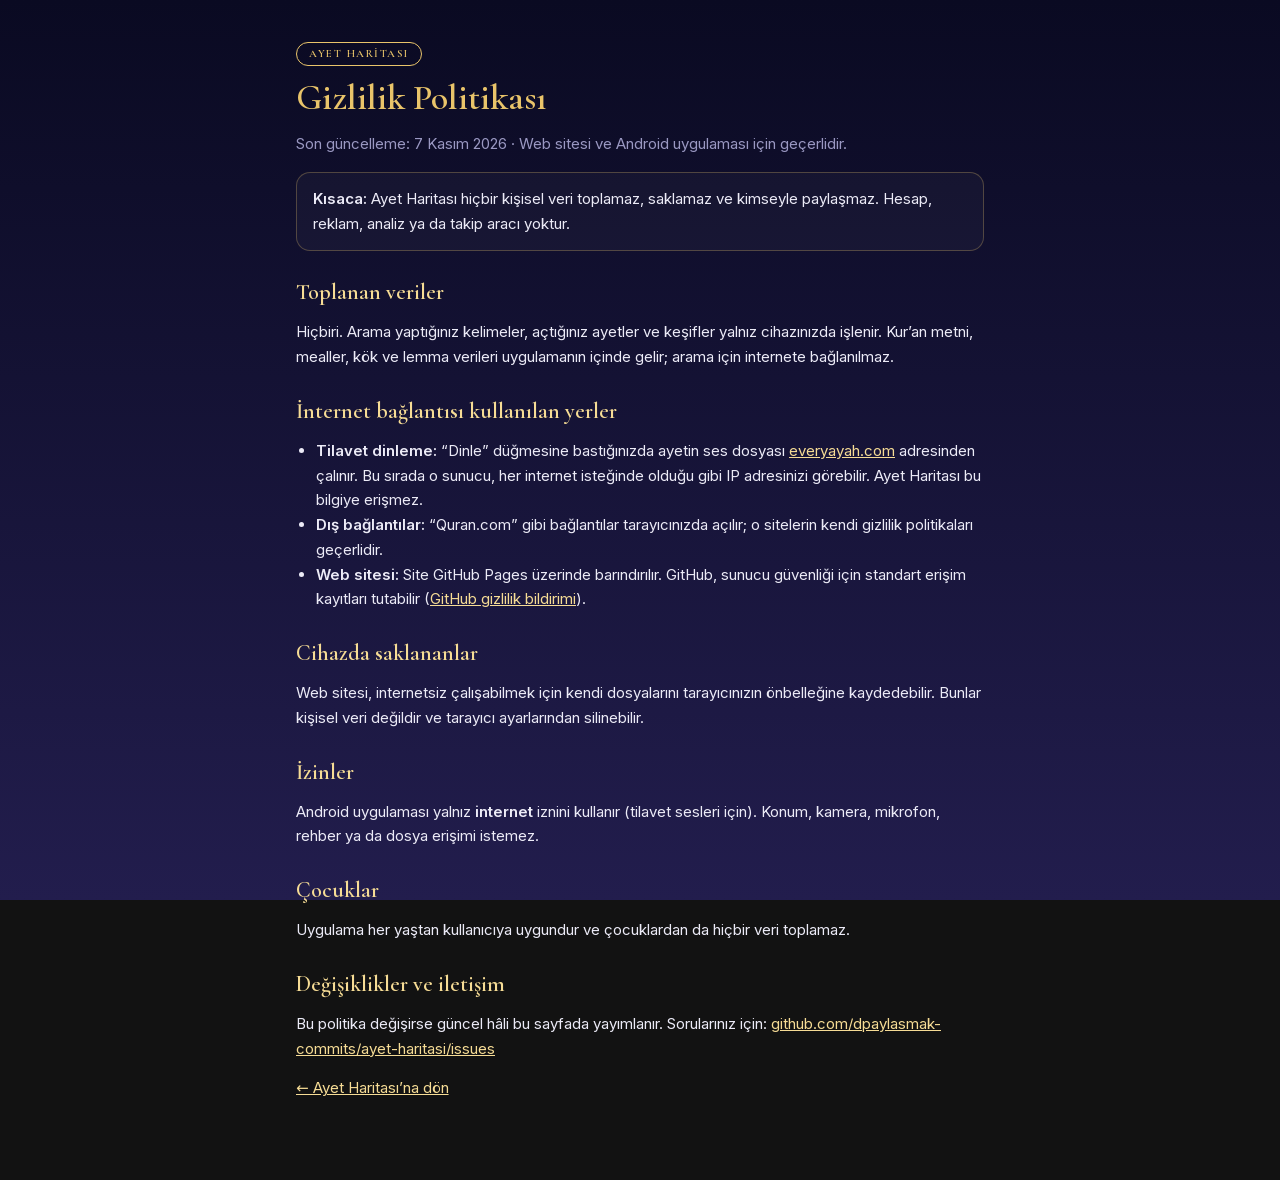
==== gizlilik.html @ 9d75d0e5 "PWA: kurulabilir ve internetsiz çalışan site, yerel yazı tipleri, uygulama simgesi, gizlilik politik" ====
<!doctype html>
<html lang="tr">
<head>
<meta charset="utf-8">
<meta name="viewport" content="width=device-width,initial-scale=1,viewport-fit=cover">
<title>Gizlilik Politikası · Ayet Haritası</title>
<meta name="description" content="Ayet Haritası web sitesi ve Android uygulamasının gizlilik politikası.">
<link rel="stylesheet" href="fonts/fonts.css">
<link rel="icon" href="icons/icon-192.png">
<style>
:root{--bg0:#0a0a22;--bg2:#221d4d;--gold:#e9c46a;--gold2:#f6dc95;--ink:#ecebf7;--muted:#9a98c2;--line:rgba(233,196,106,.28);
  --serif:"Cormorant Garamond",Georgia,serif;--sans:Inter,system-ui,-apple-system,sans-serif;color-scheme:dark}
*{box-sizing:border-box}
body{margin:0;background:linear-gradient(180deg,var(--bg0),var(--bg2));background-attachment:fixed;color:var(--ink);font:15px/1.65 var(--sans)}
main{max-width:720px;margin:0 auto;padding:40px 16px 64px}
h1{font:600 36px/1.1 var(--serif);color:var(--gold);margin:12px 0 4px}
h2{font:600 22px var(--serif);color:var(--gold2);margin:28px 0 6px}
.pill{display:inline-block;border:1px solid var(--gold);color:var(--gold);border-radius:999px;padding:2px 12px;font:600 11px/1.6 var(--serif);letter-spacing:.14em}
.muted{color:var(--muted)}
a{color:var(--gold2)}
ul{padding-left:20px}
.box{border:1px solid var(--line);border-radius:14px;padding:14px 16px;background:rgba(255,255,255,.03)}
</style>
</head>
<body>
<main>
  <span class="pill">AYET HARİTASI</span>
  <h1>Gizlilik Politikası</h1>
  <p class="muted">Son güncelleme: 7 Kasım 2026 · Web sitesi ve Android uygulaması için geçerlidir.</p>

  <div class="box"><b>Kısaca:</b> Ayet Haritası hiçbir kişisel veri toplamaz, saklamaz ve kimseyle paylaşmaz. Hesap, reklam, analiz ya da takip aracı yoktur.</div>

  <h2>Toplanan veriler</h2>
  <p>Hiçbiri. Arama yaptığınız kelimeler, açtığınız ayetler ve keşifler yalnız cihazınızda işlenir. Kur’an metni, mealler, kök ve lemma verileri uygulamanın içinde gelir; arama için internete bağlanılmaz.</p>

  <h2>İnternet bağlantısı kullanılan yerler</h2>
  <ul>
    <li><b>Tilavet dinleme:</b> “Dinle” düğmesine bastığınızda ayetin ses dosyası <a href="https://everyayah.com" rel="noopener">everyayah.com</a> adresinden çalınır. Bu sırada o sunucu, her internet isteğinde olduğu gibi IP adresinizi görebilir. Ayet Haritası bu bilgiye erişmez.</li>
    <li><b>Dış bağlantılar:</b> “Quran.com” gibi bağlantılar tarayıcınızda açılır; o sitelerin kendi gizlilik politikaları geçerlidir.</li>
    <li><b>Web sitesi:</b> Site GitHub Pages üzerinde barındırılır. GitHub, sunucu güvenliği için standart erişim kayıtları tutabilir (<a href="https://docs.github.com/site-policy/privacy-policies/github-general-privacy-statement" rel="noopener">GitHub gizlilik bildirimi</a>).</li>
  </ul>

  <h2>Cihazda saklananlar</h2>
  <p>Web sitesi, internetsiz çalışabilmek için kendi dosyalarını tarayıcınızın önbelleğine kaydedebilir. Bunlar kişisel veri değildir ve tarayıcı ayarlarından silinebilir.</p>

  <h2>İzinler</h2>
  <p>Android uygulaması yalnız <b>internet</b> iznini kullanır (tilavet sesleri için). Konum, kamera, mikrofon, rehber ya da dosya erişimi istemez.</p>

  <h2>Çocuklar</h2>
  <p>Uygulama her yaştan kullanıcıya uygundur ve çocuklardan da hiçbir veri toplamaz.</p>

  <h2>Değişiklikler ve iletişim</h2>
  <p>Bu politika değişirse güncel hâli bu sayfada yayımlanır. Sorularınız için: <a href="https://github.com/dpaylasmak-commits/ayet-haritasi/issues" rel="noopener">github.com/dpaylasmak-commits/ayet-haritasi/issues</a></p>

  <p><a href="./">← Ayet Haritası’na dön</a></p>
</main>
</body>
</html>
---- fonts/fonts.css ----
/* Google Fonts (SIL Open Font License) — internetsiz çalışmak için yerel kopya */
/* arabic */
@font-face {
  font-family: 'Amiri Quran';
  font-style: normal;
  font-weight: 400;
  font-display: swap;
  src: url(AmiriQuran-normal-400-arabic.woff2) format('woff2');
  unicode-range: U+0600-06FF, U+0750-077F, U+0870-0891, U+0897-08E1, U+08E3-08FF, U+200C-200E, U+2010-2011, U+204F, U+2E41, U+FB50-FDFF, U+FE70-FE74, U+FE76-FEFC, U+102E0-102FB, U+10E60-10E7E, U+10EC2-10EC7, U+10EC9-10EEE, U+10EF0-10EFF, U+1EE00-1EE03, U+1EE05-1EE1F, U+1EE21-1EE22, U+1EE24, U+1EE27, U+1EE29-1EE32, U+1EE34-1EE37, U+1EE39, U+1EE3B, U+1EE42, U+1EE47, U+1EE49, U+1EE4B, U+1EE4D-1EE4F, U+1EE51-1EE52, U+1EE54, U+1EE57, U+1EE59, U+1EE5B, U+1EE5D, U+1EE5F, U+1EE61-1EE62, U+1EE64, U+1EE67-1EE6A, U+1EE6C-1EE72, U+1EE74-1EE77, U+1EE79-1EE7C, U+1EE7E, U+1EE80-1EE89, U+1EE8B-1EE9B, U+1EEA1-1EEA3, U+1EEA5-1EEA9, U+1EEAB-1EEBB, U+1EEF0-1EEF1;
}
/* latin */
@font-face {
  font-family: 'Amiri Quran';
  font-style: normal;
  font-weight: 400;
  font-display: swap;
  src: url(AmiriQuran-normal-400-latin.woff2) format('woff2');
  unicode-range: U+0000-00FF, U+0131, U+0152-0153, U+02BB-02BC, U+02C6, U+02DA, U+02DC, U+0304, U+0308, U+0329, U+2000-206F, U+20AC, U+2122, U+2191, U+2193, U+2212, U+2215, U+FEFF, U+FFFD;
}
/* latin-ext */
@font-face {
  font-family: 'Cormorant Garamond';
  font-style: italic;
  font-weight: 500;
  font-display: swap;
  src: url(CormorantGaramond-italic-500-latin-ext.woff2) format('woff2');
  unicode-range: U+0100-02BA, U+02BD-02C5, U+02C7-02CC, U+02CE-02D7, U+02DD-02FF, U+0304, U+0308, U+0329, U+1D00-1DBF, U+1E00-1E9F, U+1EF2-1EFF, U+2020, U+20A0-20AB, U+20AD-20C4, U+2113, U+2C60-2C7F, U+A720-A7FF;
}
/* latin */
@font-face {
  font-family: 'Cormorant Garamond';
  font-style: italic;
  font-weight: 500;
  font-display: swap;
  src: url(CormorantGaramond-italic-500-latin.woff2) format('woff2');
  unicode-range: U+0000-00FF, U+0131, U+0152-0153, U+02BB-02BC, U+02C6, U+02DA, U+02DC, U+0304, U+0308, U+0329, U+2000-206F, U+20AC, U+2122, U+2191, U+2193, U+2212, U+2215, U+FEFF, U+FFFD;
}
/* latin-ext */
@font-face {
  font-family: 'Cormorant Garamond';
  font-style: normal;
  font-weight: 500;
  font-display: swap;
  src: url(CormorantGaramond-normal-500-latin-ext.woff2) format('woff2');
  unicode-range: U+0100-02BA, U+02BD-02C5, U+02C7-02CC, U+02CE-02D7, U+02DD-02FF, U+0304, U+0308, U+0329, U+1D00-1DBF, U+1E00-1E9F, U+1EF2-1EFF, U+2020, U+20A0-20AB, U+20AD-20C4, U+2113, U+2C60-2C7F, U+A720-A7FF;
}
/* latin */
@font-face {
  font-family: 'Cormorant Garamond';
  font-style: normal;
  font-weight: 500;
  font-display: swap;
  src: url(CormorantGaramond-normal-500-latin.woff2) format('woff2');
  unicode-range: U+0000-00FF, U+0131, U+0152-0153, U+02BB-02BC, U+02C6, U+02DA, U+02DC, U+0304, U+0308, U+0329, U+2000-206F, U+20AC, U+2122, U+2191, U+2193, U+2212, U+2215, U+FEFF, U+FFFD;
}
/* latin-ext */
@font-face {
  font-family: 'Cormorant Garamond';
  font-style: normal;
  font-weight: 600;
  font-display: swap;
  src: url(CormorantGaramond-normal-600-latin-ext.woff2) format('woff2');
  unicode-range: U+0100-02BA, U+02BD-02C5, U+02C7-02CC, U+02CE-02D7, U+02DD-02FF, U+0304, U+0308, U+0329, U+1D00-1DBF, U+1E00-1E9F, U+1EF2-1EFF, U+2020, U+20A0-20AB, U+20AD-20C4, U+2113, U+2C60-2C7F, U+A720-A7FF;
}
/* latin */
@font-face {
  font-family: 'Cormorant Garamond';
  font-style: normal;
  font-weight: 600;
  font-display: swap;
  src: url(CormorantGaramond-normal-600-latin.woff2) format('woff2');
  unicode-range: U+0000-00FF, U+0131, U+0152-0153, U+02BB-02BC, U+02C6, U+02DA, U+02DC, U+0304, U+0308, U+0329, U+2000-206F, U+20AC, U+2122, U+2191, U+2193, U+2212, U+2215, U+FEFF, U+FFFD;
}
/* latin-ext */
@font-face {
  font-family: 'Cormorant Garamond';
  font-style: normal;
  font-weight: 700;
  font-display: swap;
  src: url(CormorantGaramond-normal-700-latin-ext.woff2) format('woff2');
  unicode-range: U+0100-02BA, U+02BD-02C5, U+02C7-02CC, U+02CE-02D7, U+02DD-02FF, U+0304, U+0308, U+0329, U+1D00-1DBF, U+1E00-1E9F, U+1EF2-1EFF, U+2020, U+20A0-20AB, U+20AD-20C4, U+2113, U+2C60-2C7F, U+A720-A7FF;
}
/* latin */
@font-face {
  font-family: 'Cormorant Garamond';
  font-style: normal;
  font-weight: 700;
  font-display: swap;
  src: url(CormorantGaramond-normal-700-latin.woff2) format('woff2');
  unicode-range: U+0000-00FF, U+0131, U+0152-0153, U+02BB-02BC, U+02C6, U+02DA, U+02DC, U+0304, U+0308, U+0329, U+2000-206F, U+20AC, U+2122, U+2191, U+2193, U+2212, U+2215, U+FEFF, U+FFFD;
}
/* latin-ext */
@font-face {
  font-family: 'Inter';
  font-style: normal;
  font-weight: 400;
  font-display: swap;
  src: url(Inter-normal-400-latin-ext.woff2) format('woff2');
  unicode-range: U+0100-02BA, U+02BD-02C5, U+02C7-02CC, U+02CE-02D7, U+02DD-02FF, U+0304, U+0308, U+0329, U+1D00-1DBF, U+1E00-1E9F, U+1EF2-1EFF, U+2020, U+20A0-20AB, U+20AD-20C4, U+2113, U+2C60-2C7F, U+A720-A7FF;
}
/* latin */
@font-face {
  font-family: 'Inter';
  font-style: normal;
  font-weight: 400;
  font-display: swap;
  src: url(Inter-normal-400-latin.woff2) format('woff2');
  unicode-range: U+0000-00FF, U+0131, U+0152-0153, U+02BB-02BC, U+02C6, U+02DA, U+02DC, U+0304, U+0308, U+0329, U+2000-206F, U+20AC, U+2122, U+2191, U+2193, U+2212, U+2215, U+FEFF, U+FFFD;
}
/* latin-ext */
@font-face {
  font-family: 'Inter';
  font-style: normal;
  font-weight: 500;
  font-display: swap;
  src: url(Inter-normal-500-latin-ext.woff2) format('woff2');
  unicode-range: U+0100-02BA, U+02BD-02C5, U+02C7-02CC, U+02CE-02D7, U+02DD-02FF, U+0304, U+0308, U+0329, U+1D00-1DBF, U+1E00-1E9F, U+1EF2-1EFF, U+2020, U+20A0-20AB, U+20AD-20C4, U+2113, U+2C60-2C7F, U+A720-A7FF;
}
/* latin */
@font-face {
  font-family: 'Inter';
  font-style: normal;
  font-weight: 500;
  font-display: swap;
  src: url(Inter-normal-500-latin.woff2) format('woff2');
  unicode-range: U+0000-00FF, U+0131, U+0152-0153, U+02BB-02BC, U+02C6, U+02DA, U+02DC, U+0304, U+0308, U+0329, U+2000-206F, U+20AC, U+2122, U+2191, U+2193, U+2212, U+2215, U+FEFF, U+FFFD;
}
/* latin-ext */
@font-face {
  font-family: 'Inter';
  font-style: normal;
  font-weight: 600;
  font-display: swap;
  src: url(Inter-normal-600-latin-ext.woff2) format('woff2');
  unicode-range: U+0100-02BA, U+02BD-02C5, U+02C7-02CC, U+02CE-02D7, U+02DD-02FF, U+0304, U+0308, U+0329, U+1D00-1DBF, U+1E00-1E9F, U+1EF2-1EFF, U+2020, U+20A0-20AB, U+20AD-20C4, U+2113, U+2C60-2C7F, U+A720-A7FF;
}
/* latin */
@font-face {
  font-family: 'Inter';
  font-style: normal;
  font-weight: 600;
  font-display: swap;
  src: url(Inter-normal-600-latin.woff2) format('woff2');
  unicode-range: U+0000-00FF, U+0131, U+0152-0153, U+02BB-02BC, U+02C6, U+02DA, U+02DC, U+0304, U+0308, U+0329, U+2000-206F, U+20AC, U+2122, U+2191, U+2193, U+2212, U+2215, U+FEFF, U+FFFD;
}
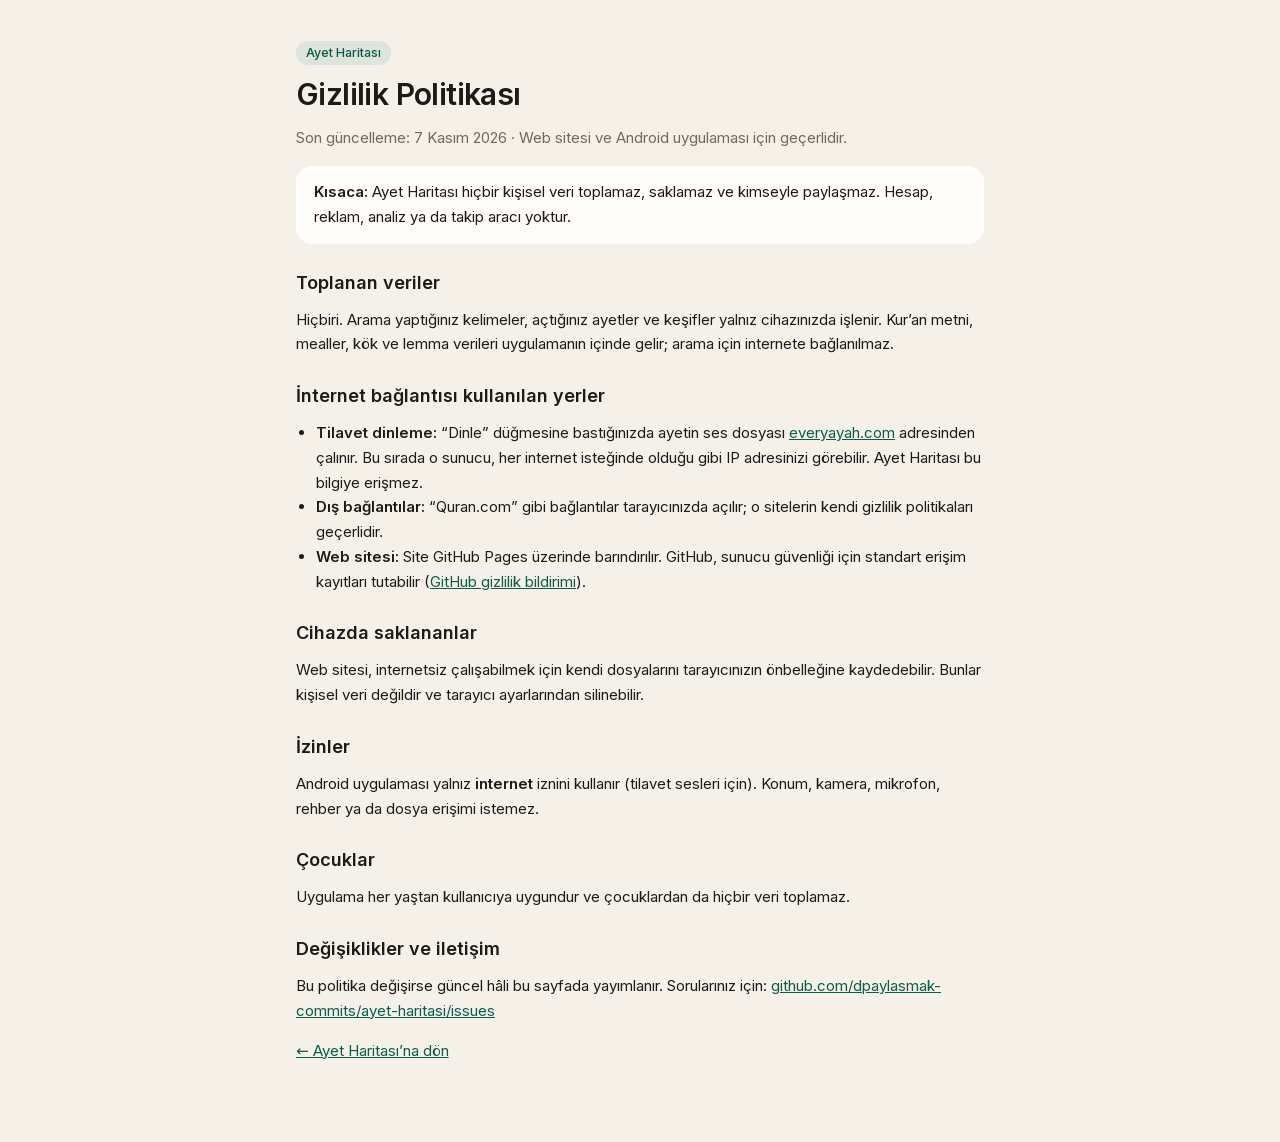
==== commit 60130f73: "Tasarım v3: yeni tasarım sistemi, koyu ve açık tema, telefonda alt gezinme - Renk, yazı, boşluk ve k" ====
--- a/gizlilik.html
+++ b/gizlilik.html
@@ -8,23 +8,24 @@
 <link rel="stylesheet" href="fonts/fonts.css">
 <link rel="icon" href="icons/icon-192.png">
 <style>
-:root{--bg0:#0a0a22;--bg2:#221d4d;--gold:#e9c46a;--gold2:#f6dc95;--ink:#ecebf7;--muted:#9a98c2;--line:rgba(233,196,106,.28);
-  --serif:"Cormorant Garamond",Georgia,serif;--sans:Inter,system-ui,-apple-system,sans-serif;color-scheme:dark}
+:root{--bg:#0b0d12;--card:#13161e;--gold:#e9b949;--gold2:#f1cd72;--soft:rgba(233,185,73,.14);--ink:#eceef4;--muted:#8e94a7;--sans:Inter,system-ui,-apple-system,sans-serif;color-scheme:dark}
+[data-mode="light"]{--bg:#f5f1e8;--card:#fffdf9;--gold:#0f6e56;--gold2:#0b5c48;--soft:rgba(15,110,86,.1);--ink:#1d1b16;--muted:#6f6a5c;color-scheme:light}
 *{box-sizing:border-box}
-body{margin:0;background:linear-gradient(180deg,var(--bg0),var(--bg2));background-attachment:fixed;color:var(--ink);font:15px/1.65 var(--sans)}
+body{margin:0;background:var(--bg);color:var(--ink);font:15px/1.65 var(--sans);-webkit-font-smoothing:antialiased}
 main{max-width:720px;margin:0 auto;padding:40px 16px 64px}
-h1{font:600 36px/1.1 var(--serif);color:var(--gold);margin:12px 0 4px}
-h2{font:600 22px var(--serif);color:var(--gold2);margin:28px 0 6px}
-.pill{display:inline-block;border:1px solid var(--gold);color:var(--gold);border-radius:999px;padding:2px 12px;font:600 11px/1.6 var(--serif);letter-spacing:.14em}
+h1{font:600 30px/1.15 var(--sans);letter-spacing:-.02em;margin:12px 0 4px}
+h2{font:600 18px var(--sans);margin:28px 0 6px}
+.pill{display:inline-block;background:var(--soft);color:var(--gold2);border-radius:999px;padding:3px 10px;font:500 12.5px/1.4 var(--sans);text-decoration:none}
 .muted{color:var(--muted)}
 a{color:var(--gold2)}
 ul{padding-left:20px}
-.box{border:1px solid var(--line);border-radius:14px;padding:14px 16px;background:rgba(255,255,255,.03)}
+.box{border-radius:16px;padding:14px 18px;background:var(--card)}
 </style>
+<script>(()=>{let p="auto";try{p=localStorage.getItem("ayet-theme")||"auto"}catch(e){}document.documentElement.dataset.mode=p==="auto"?(matchMedia("(prefers-color-scheme: light)").matches?"light":"dark"):p})()</script>
 </head>
 <body>
 <main>
-  <span class="pill">AYET HARİTASI</span>
+  <a class="pill" href="./">Ayet Haritası</a>
   <h1>Gizlilik Politikası</h1>
   <p class="muted">Son güncelleme: 7 Kasım 2026 · Web sitesi ve Android uygulaması için geçerlidir.</p>
 
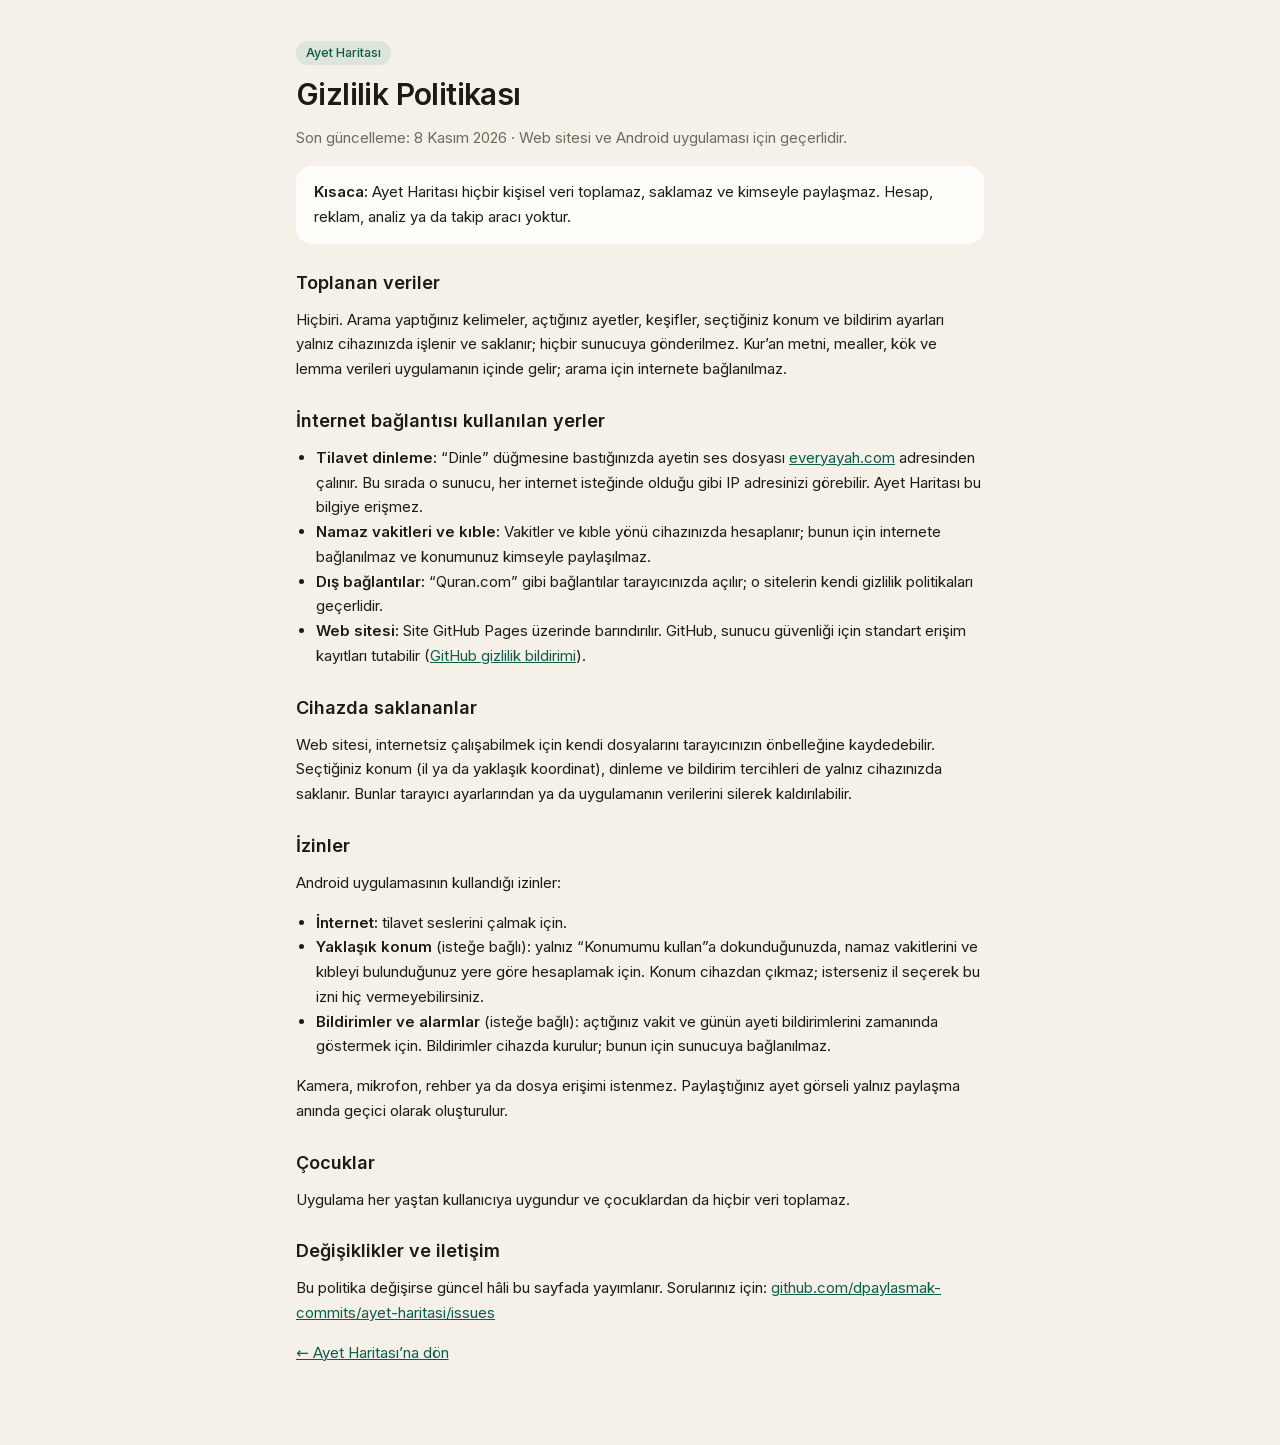
==== commit fbb8000c: "Günün ayeti, paylaşım görseli, Bugün sekmesi, Hicri yedek takvim, gizlilik güncellemesi Co-Authored-" ====
--- a/gizlilik.html
+++ b/gizlilik.html
@@ -27,25 +27,32 @@
 <main>
   <a class="pill" href="./">Ayet Haritası</a>
   <h1>Gizlilik Politikası</h1>
-  <p class="muted">Son güncelleme: 7 Kasım 2026 · Web sitesi ve Android uygulaması için geçerlidir.</p>
+  <p class="muted">Son güncelleme: 8 Kasım 2026 · Web sitesi ve Android uygulaması için geçerlidir.</p>
 
   <div class="box"><b>Kısaca:</b> Ayet Haritası hiçbir kişisel veri toplamaz, saklamaz ve kimseyle paylaşmaz. Hesap, reklam, analiz ya da takip aracı yoktur.</div>
 
   <h2>Toplanan veriler</h2>
-  <p>Hiçbiri. Arama yaptığınız kelimeler, açtığınız ayetler ve keşifler yalnız cihazınızda işlenir. Kur’an metni, mealler, kök ve lemma verileri uygulamanın içinde gelir; arama için internete bağlanılmaz.</p>
+  <p>Hiçbiri. Arama yaptığınız kelimeler, açtığınız ayetler, keşifler, seçtiğiniz konum ve bildirim ayarları yalnız cihazınızda işlenir ve saklanır; hiçbir sunucuya gönderilmez. Kur’an metni, mealler, kök ve lemma verileri uygulamanın içinde gelir; arama için internete bağlanılmaz.</p>
 
   <h2>İnternet bağlantısı kullanılan yerler</h2>
   <ul>
     <li><b>Tilavet dinleme:</b> “Dinle” düğmesine bastığınızda ayetin ses dosyası <a href="https://everyayah.com" rel="noopener">everyayah.com</a> adresinden çalınır. Bu sırada o sunucu, her internet isteğinde olduğu gibi IP adresinizi görebilir. Ayet Haritası bu bilgiye erişmez.</li>
+    <li><b>Namaz vakitleri ve kıble:</b> Vakitler ve kıble yönü cihazınızda hesaplanır; bunun için internete bağlanılmaz ve konumunuz kimseyle paylaşılmaz.</li>
     <li><b>Dış bağlantılar:</b> “Quran.com” gibi bağlantılar tarayıcınızda açılır; o sitelerin kendi gizlilik politikaları geçerlidir.</li>
     <li><b>Web sitesi:</b> Site GitHub Pages üzerinde barındırılır. GitHub, sunucu güvenliği için standart erişim kayıtları tutabilir (<a href="https://docs.github.com/site-policy/privacy-policies/github-general-privacy-statement" rel="noopener">GitHub gizlilik bildirimi</a>).</li>
   </ul>
 
   <h2>Cihazda saklananlar</h2>
-  <p>Web sitesi, internetsiz çalışabilmek için kendi dosyalarını tarayıcınızın önbelleğine kaydedebilir. Bunlar kişisel veri değildir ve tarayıcı ayarlarından silinebilir.</p>
+  <p>Web sitesi, internetsiz çalışabilmek için kendi dosyalarını tarayıcınızın önbelleğine kaydedebilir. Seçtiğiniz konum (il ya da yaklaşık koordinat), dinleme ve bildirim tercihleri de yalnız cihazınızda saklanır. Bunlar tarayıcı ayarlarından ya da uygulamanın verilerini silerek kaldırılabilir.</p>
 
   <h2>İzinler</h2>
-  <p>Android uygulaması yalnız <b>internet</b> iznini kullanır (tilavet sesleri için). Konum, kamera, mikrofon, rehber ya da dosya erişimi istemez.</p>
+  <p>Android uygulamasının kullandığı izinler:</p>
+  <ul>
+    <li><b>İnternet:</b> tilavet seslerini çalmak için.</li>
+    <li><b>Yaklaşık konum</b> (isteğe bağlı): yalnız “Konumumu kullan”a dokunduğunuzda, namaz vakitlerini ve kıbleyi bulunduğunuz yere göre hesaplamak için. Konum cihazdan çıkmaz; isterseniz il seçerek bu izni hiç vermeyebilirsiniz.</li>
+    <li><b>Bildirimler ve alarmlar</b> (isteğe bağlı): açtığınız vakit ve günün ayeti bildirimlerini zamanında göstermek için. Bildirimler cihazda kurulur; bunun için sunucuya bağlanılmaz.</li>
+  </ul>
+  <p>Kamera, mikrofon, rehber ya da dosya erişimi istenmez. Paylaştığınız ayet görseli yalnız paylaşma anında geçici olarak oluşturulur.</p>
 
   <h2>Çocuklar</h2>
   <p>Uygulama her yaştan kullanıcıya uygundur ve çocuklardan da hiçbir veri toplamaz.</p>
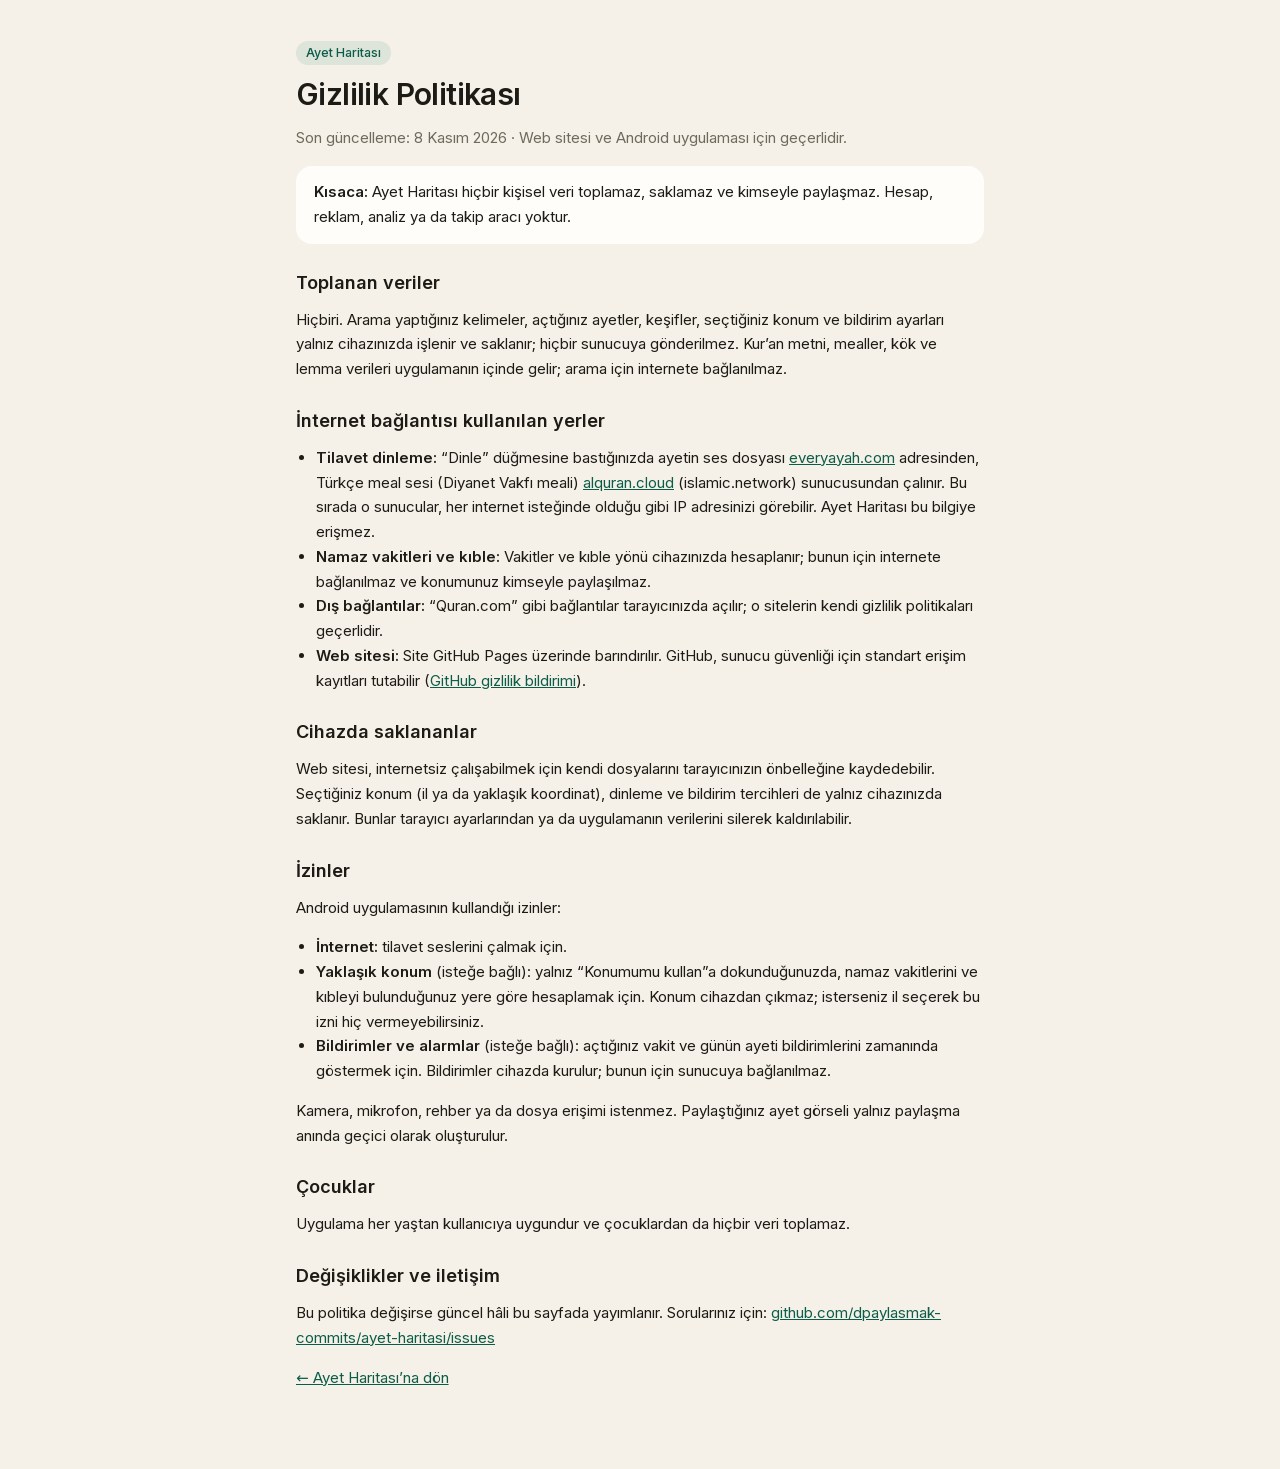
==== commit 5ae0bf15: "Dinle: Türkçe meal sesi (Diyanet Vakfı, alquran.cloud) · yalnız meal ya da Arapça + meal, ayet kartı" ====
--- a/gizlilik.html
+++ b/gizlilik.html
@@ -36,7 +36,7 @@
 
   <h2>İnternet bağlantısı kullanılan yerler</h2>
   <ul>
-    <li><b>Tilavet dinleme:</b> “Dinle” düğmesine bastığınızda ayetin ses dosyası <a href="https://everyayah.com" rel="noopener">everyayah.com</a> adresinden çalınır. Bu sırada o sunucu, her internet isteğinde olduğu gibi IP adresinizi görebilir. Ayet Haritası bu bilgiye erişmez.</li>
+    <li><b>Tilavet dinleme:</b> “Dinle” düğmesine bastığınızda ayetin ses dosyası <a href="https://everyayah.com" rel="noopener">everyayah.com</a> adresinden, Türkçe meal sesi (Diyanet Vakfı meali) <a href="https://alquran.cloud" rel="noopener">alquran.cloud</a> (islamic.network) sunucusundan çalınır. Bu sırada o sunucular, her internet isteğinde olduğu gibi IP adresinizi görebilir. Ayet Haritası bu bilgiye erişmez.</li>
     <li><b>Namaz vakitleri ve kıble:</b> Vakitler ve kıble yönü cihazınızda hesaplanır; bunun için internete bağlanılmaz ve konumunuz kimseyle paylaşılmaz.</li>
     <li><b>Dış bağlantılar:</b> “Quran.com” gibi bağlantılar tarayıcınızda açılır; o sitelerin kendi gizlilik politikaları geçerlidir.</li>
     <li><b>Web sitesi:</b> Site GitHub Pages üzerinde barındırılır. GitHub, sunucu güvenliği için standart erişim kayıtları tutabilir (<a href="https://docs.github.com/site-policy/privacy-policies/github-general-privacy-statement" rel="noopener">GitHub gizlilik bildirimi</a>).</li>
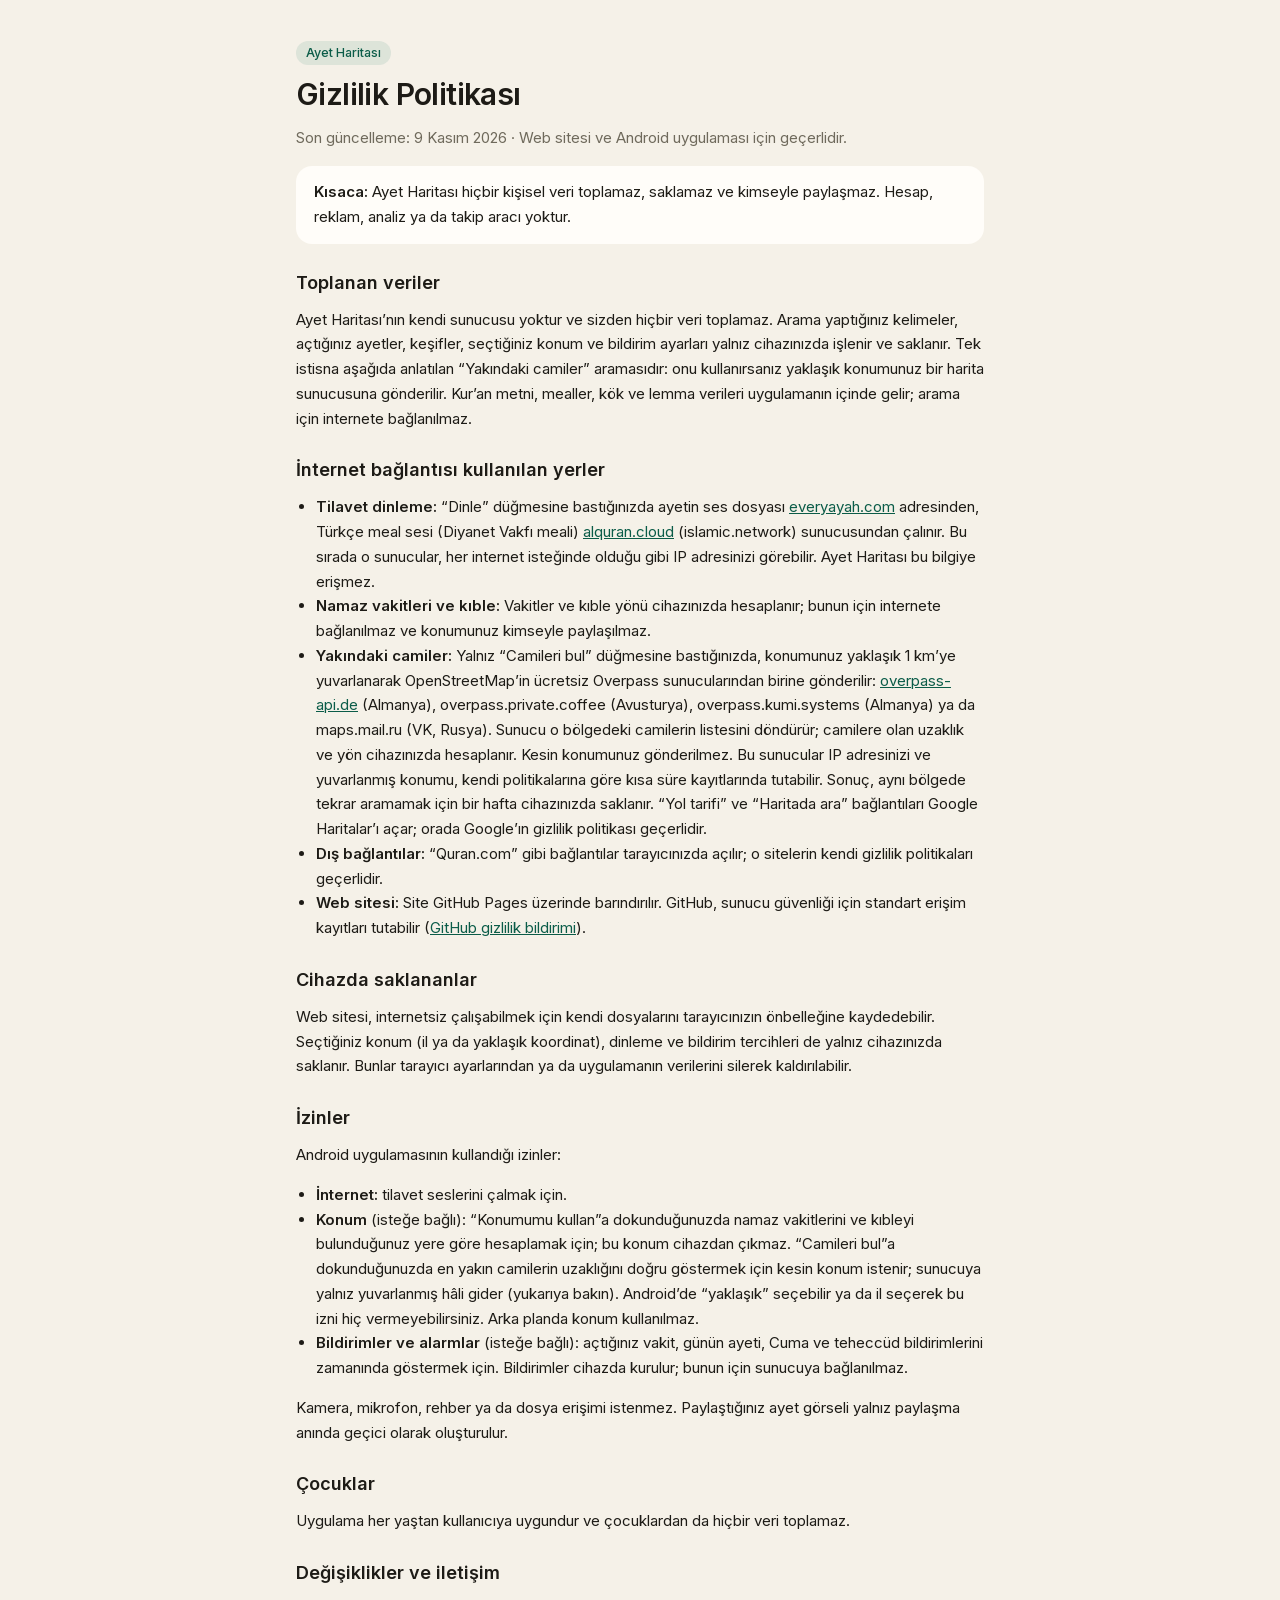
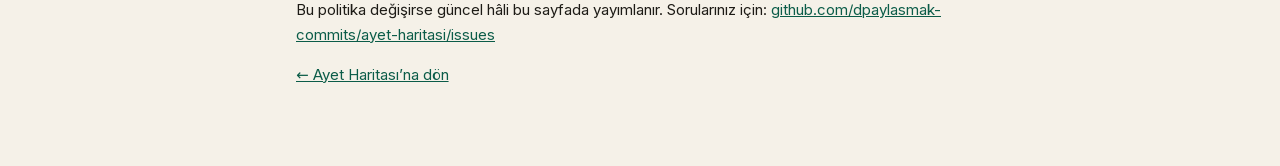
==== commit 6d74848d: "Bugün: yakındaki camiler, teheccüd vakti, Ramazan'da her güne bir fayda · Keşifler: Kur'an'daki dual" ====
--- a/gizlilik.html
+++ b/gizlilik.html
@@ -27,17 +27,18 @@
 <main>
   <a class="pill" href="./">Ayet Haritası</a>
   <h1>Gizlilik Politikası</h1>
-  <p class="muted">Son güncelleme: 8 Kasım 2026 · Web sitesi ve Android uygulaması için geçerlidir.</p>
+  <p class="muted">Son güncelleme: 9 Kasım 2026 · Web sitesi ve Android uygulaması için geçerlidir.</p>
 
   <div class="box"><b>Kısaca:</b> Ayet Haritası hiçbir kişisel veri toplamaz, saklamaz ve kimseyle paylaşmaz. Hesap, reklam, analiz ya da takip aracı yoktur.</div>
 
   <h2>Toplanan veriler</h2>
-  <p>Hiçbiri. Arama yaptığınız kelimeler, açtığınız ayetler, keşifler, seçtiğiniz konum ve bildirim ayarları yalnız cihazınızda işlenir ve saklanır; hiçbir sunucuya gönderilmez. Kur’an metni, mealler, kök ve lemma verileri uygulamanın içinde gelir; arama için internete bağlanılmaz.</p>
+  <p>Ayet Haritası’nın kendi sunucusu yoktur ve sizden hiçbir veri toplamaz. Arama yaptığınız kelimeler, açtığınız ayetler, keşifler, seçtiğiniz konum ve bildirim ayarları yalnız cihazınızda işlenir ve saklanır. Tek istisna aşağıda anlatılan “Yakındaki camiler” aramasıdır: onu kullanırsanız yaklaşık konumunuz bir harita sunucusuna gönderilir. Kur’an metni, mealler, kök ve lemma verileri uygulamanın içinde gelir; arama için internete bağlanılmaz.</p>
 
   <h2>İnternet bağlantısı kullanılan yerler</h2>
   <ul>
     <li><b>Tilavet dinleme:</b> “Dinle” düğmesine bastığınızda ayetin ses dosyası <a href="https://everyayah.com" rel="noopener">everyayah.com</a> adresinden, Türkçe meal sesi (Diyanet Vakfı meali) <a href="https://alquran.cloud" rel="noopener">alquran.cloud</a> (islamic.network) sunucusundan çalınır. Bu sırada o sunucular, her internet isteğinde olduğu gibi IP adresinizi görebilir. Ayet Haritası bu bilgiye erişmez.</li>
     <li><b>Namaz vakitleri ve kıble:</b> Vakitler ve kıble yönü cihazınızda hesaplanır; bunun için internete bağlanılmaz ve konumunuz kimseyle paylaşılmaz.</li>
+    <li><b>Yakındaki camiler:</b> Yalnız “Camileri bul” düğmesine bastığınızda, konumunuz yaklaşık 1 km’ye yuvarlanarak OpenStreetMap’in ücretsiz Overpass sunucularından birine gönderilir: <a href="https://overpass-api.de" rel="noopener">overpass-api.de</a> (Almanya), overpass.private.coffee (Avusturya), overpass.kumi.systems (Almanya) ya da maps.mail.ru (VK, Rusya). Sunucu o bölgedeki camilerin listesini döndürür; camilere olan uzaklık ve yön cihazınızda hesaplanır. Kesin konumunuz gönderilmez. Bu sunucular IP adresinizi ve yuvarlanmış konumu, kendi politikalarına göre kısa süre kayıtlarında tutabilir. Sonuç, aynı bölgede tekrar aramamak için bir hafta cihazınızda saklanır. “Yol tarifi” ve “Haritada ara” bağlantıları Google Haritalar’ı açar; orada Google’ın gizlilik politikası geçerlidir.</li>
     <li><b>Dış bağlantılar:</b> “Quran.com” gibi bağlantılar tarayıcınızda açılır; o sitelerin kendi gizlilik politikaları geçerlidir.</li>
     <li><b>Web sitesi:</b> Site GitHub Pages üzerinde barındırılır. GitHub, sunucu güvenliği için standart erişim kayıtları tutabilir (<a href="https://docs.github.com/site-policy/privacy-policies/github-general-privacy-statement" rel="noopener">GitHub gizlilik bildirimi</a>).</li>
   </ul>
@@ -49,8 +50,8 @@
   <p>Android uygulamasının kullandığı izinler:</p>
   <ul>
     <li><b>İnternet:</b> tilavet seslerini çalmak için.</li>
-    <li><b>Yaklaşık konum</b> (isteğe bağlı): yalnız “Konumumu kullan”a dokunduğunuzda, namaz vakitlerini ve kıbleyi bulunduğunuz yere göre hesaplamak için. Konum cihazdan çıkmaz; isterseniz il seçerek bu izni hiç vermeyebilirsiniz.</li>
-    <li><b>Bildirimler ve alarmlar</b> (isteğe bağlı): açtığınız vakit ve günün ayeti bildirimlerini zamanında göstermek için. Bildirimler cihazda kurulur; bunun için sunucuya bağlanılmaz.</li>
+    <li><b>Konum</b> (isteğe bağlı): “Konumumu kullan”a dokunduğunuzda namaz vakitlerini ve kıbleyi bulunduğunuz yere göre hesaplamak için; bu konum cihazdan çıkmaz. “Camileri bul”a dokunduğunuzda en yakın camilerin uzaklığını doğru göstermek için kesin konum istenir; sunucuya yalnız yuvarlanmış hâli gider (yukarıya bakın). Android’de “yaklaşık” seçebilir ya da il seçerek bu izni hiç vermeyebilirsiniz. Arka planda konum kullanılmaz.</li>
+    <li><b>Bildirimler ve alarmlar</b> (isteğe bağlı): açtığınız vakit, günün ayeti, Cuma ve teheccüd bildirimlerini zamanında göstermek için. Bildirimler cihazda kurulur; bunun için sunucuya bağlanılmaz.</li>
   </ul>
   <p>Kamera, mikrofon, rehber ya da dosya erişimi istenmez. Paylaştığınız ayet görseli yalnız paylaşma anında geçici olarak oluşturulur.</p>
 
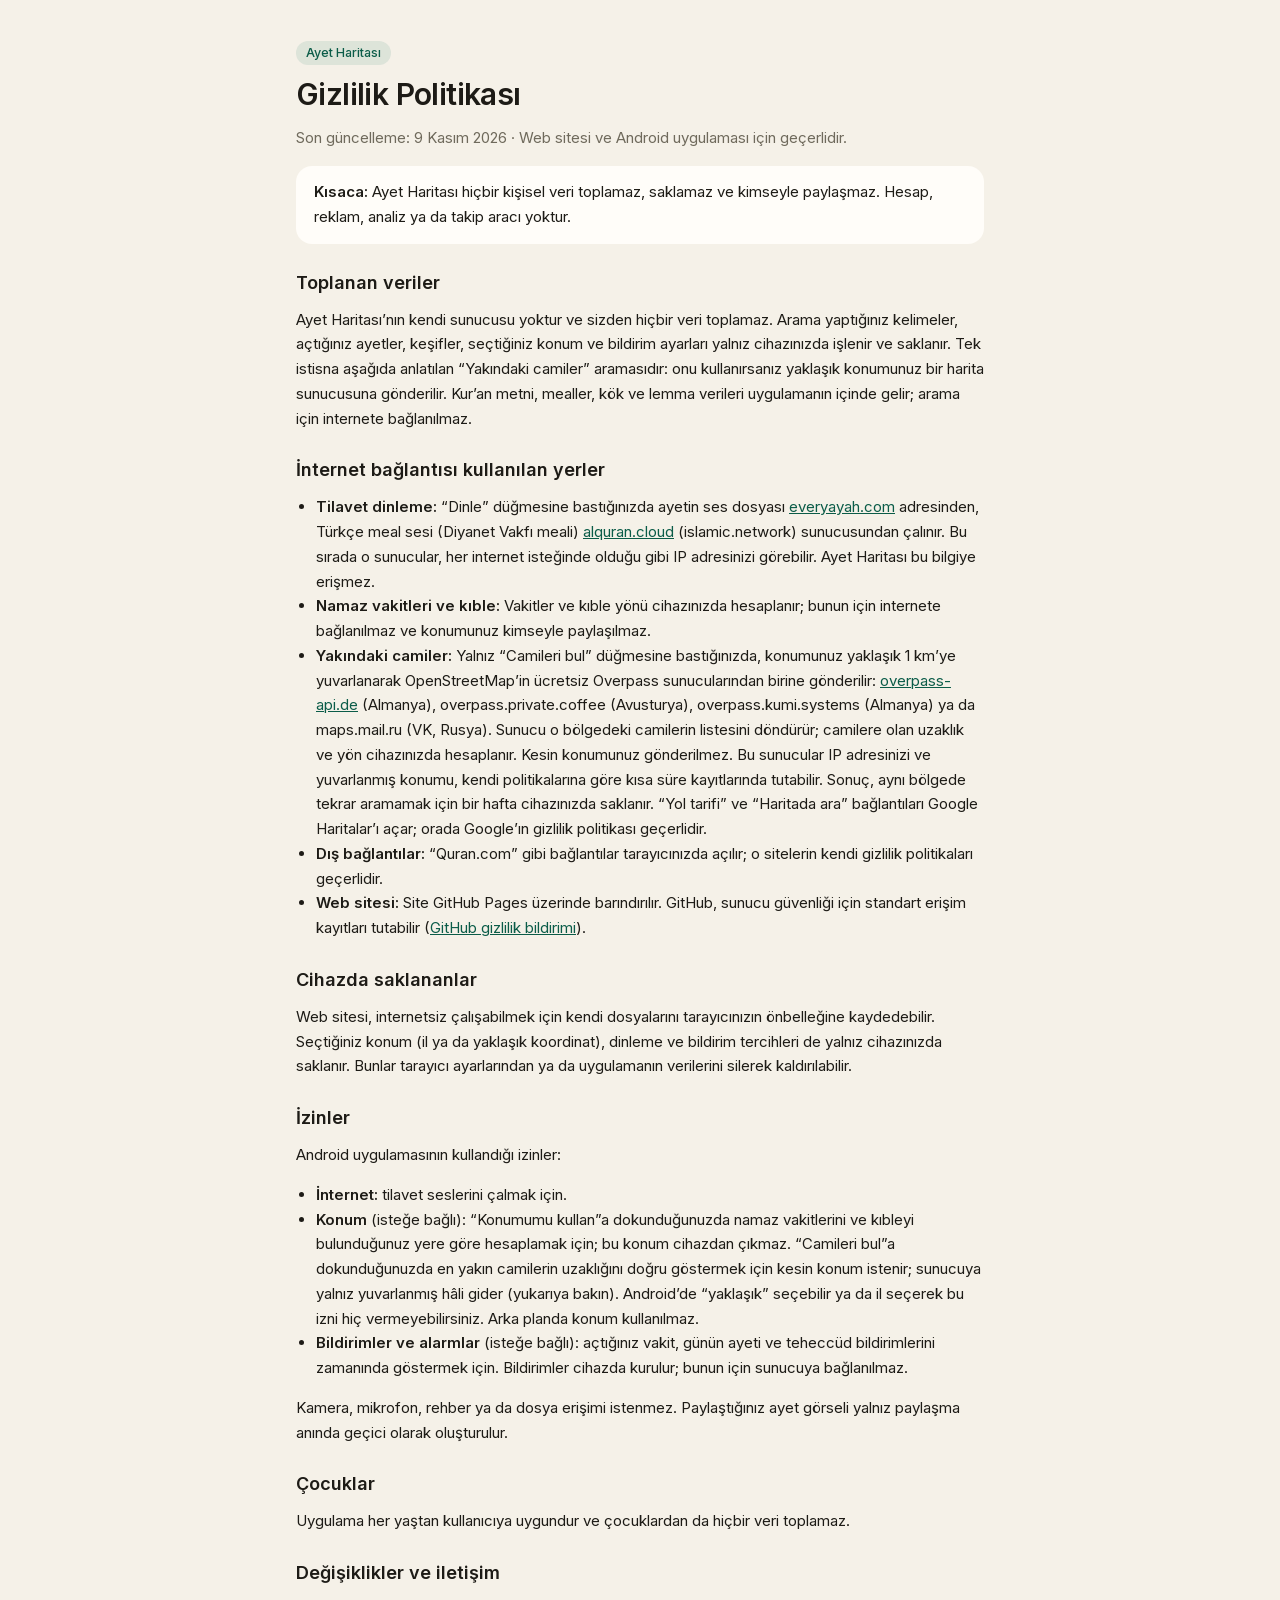
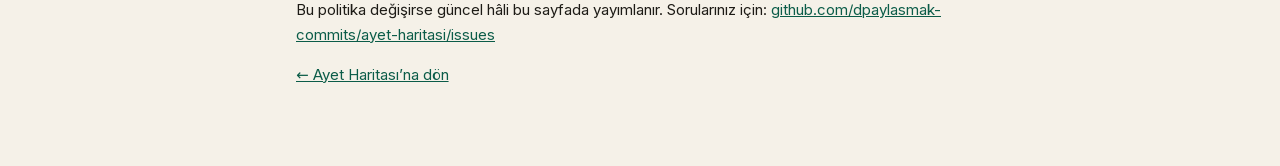
==== commit d9aec705: "Hadis ve rivayet içerikleri kaldırıldı, Kehf kartı çıkarıldı - Ramazan: 16 gün ayet ve genel bilgiyl" ====
--- a/gizlilik.html
+++ b/gizlilik.html
@@ -51,7 +51,7 @@
   <ul>
     <li><b>İnternet:</b> tilavet seslerini çalmak için.</li>
     <li><b>Konum</b> (isteğe bağlı): “Konumumu kullan”a dokunduğunuzda namaz vakitlerini ve kıbleyi bulunduğunuz yere göre hesaplamak için; bu konum cihazdan çıkmaz. “Camileri bul”a dokunduğunuzda en yakın camilerin uzaklığını doğru göstermek için kesin konum istenir; sunucuya yalnız yuvarlanmış hâli gider (yukarıya bakın). Android’de “yaklaşık” seçebilir ya da il seçerek bu izni hiç vermeyebilirsiniz. Arka planda konum kullanılmaz.</li>
-    <li><b>Bildirimler ve alarmlar</b> (isteğe bağlı): açtığınız vakit, günün ayeti, Cuma ve teheccüd bildirimlerini zamanında göstermek için. Bildirimler cihazda kurulur; bunun için sunucuya bağlanılmaz.</li>
+    <li><b>Bildirimler ve alarmlar</b> (isteğe bağlı): açtığınız vakit, günün ayeti ve teheccüd bildirimlerini zamanında göstermek için. Bildirimler cihazda kurulur; bunun için sunucuya bağlanılmaz.</li>
   </ul>
   <p>Kamera, mikrofon, rehber ya da dosya erişimi istenmez. Paylaştığınız ayet görseli yalnız paylaşma anında geçici olarak oluşturulur.</p>
 
